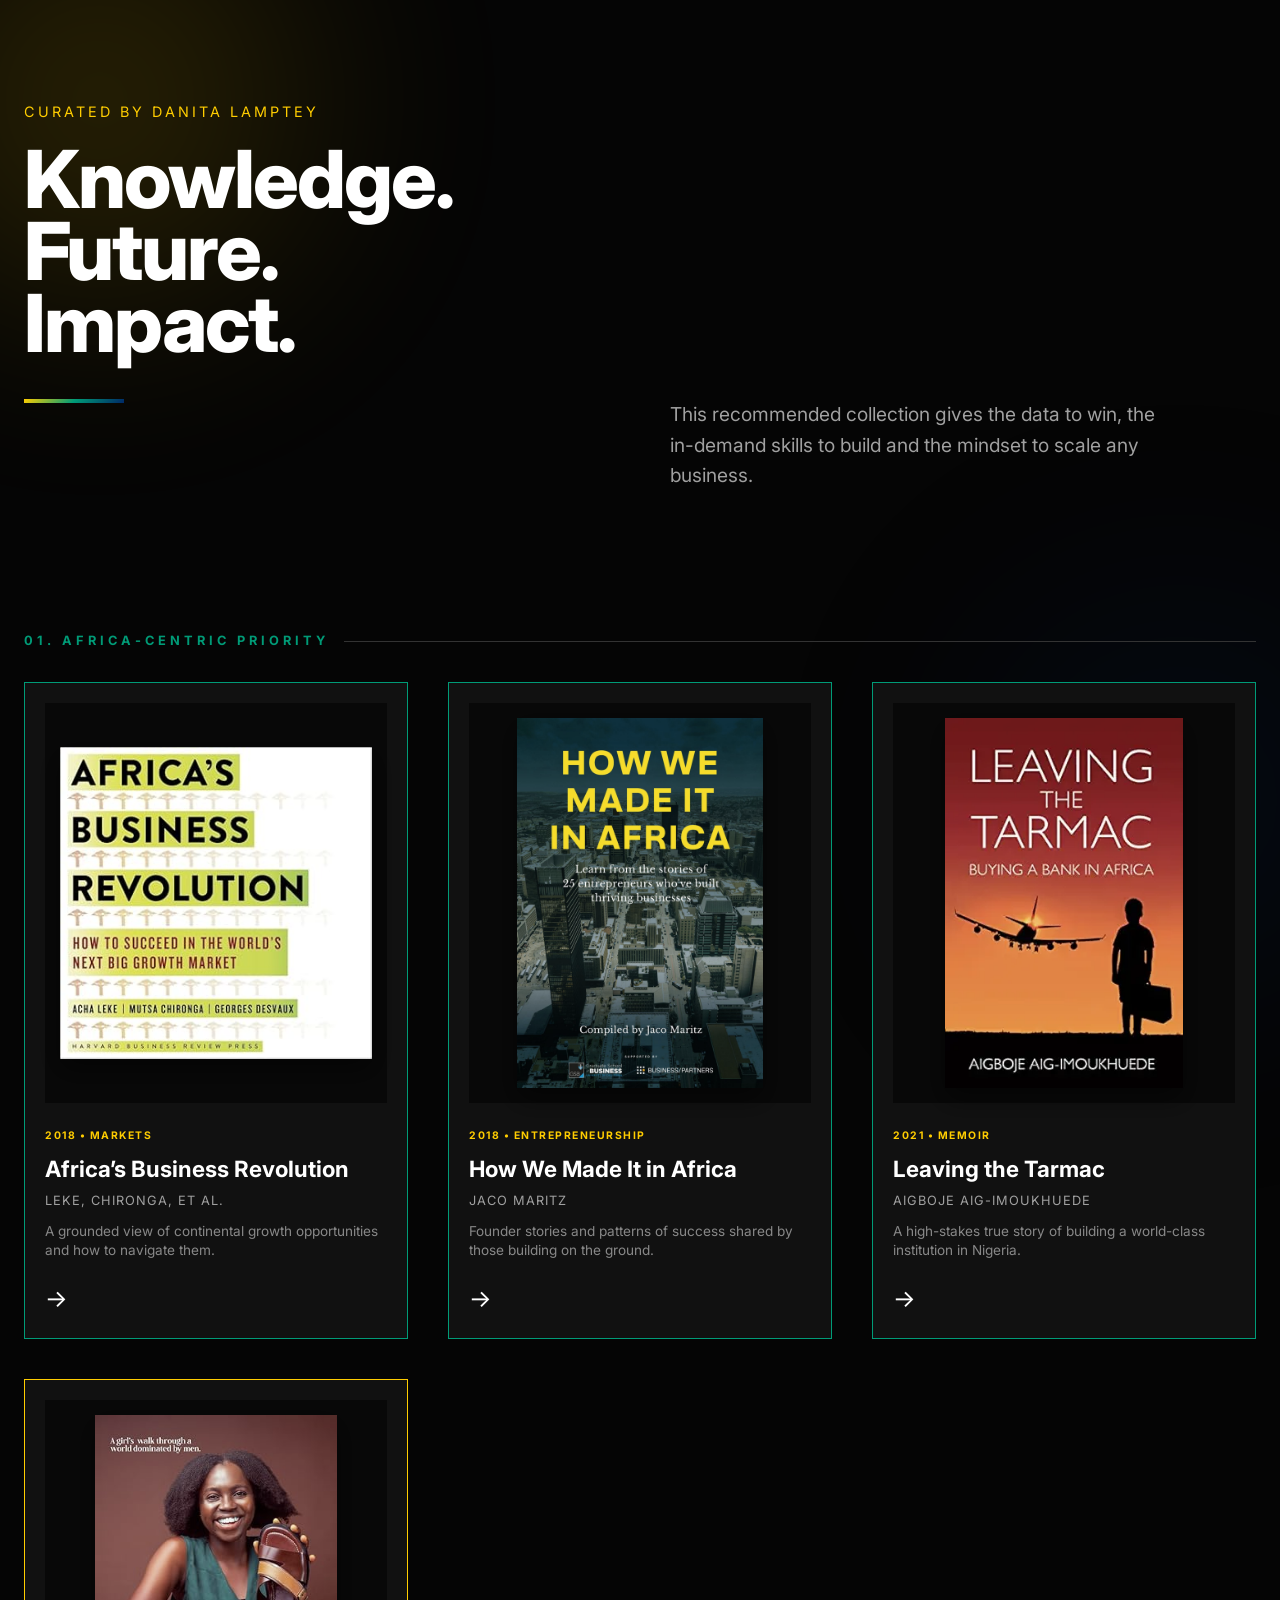
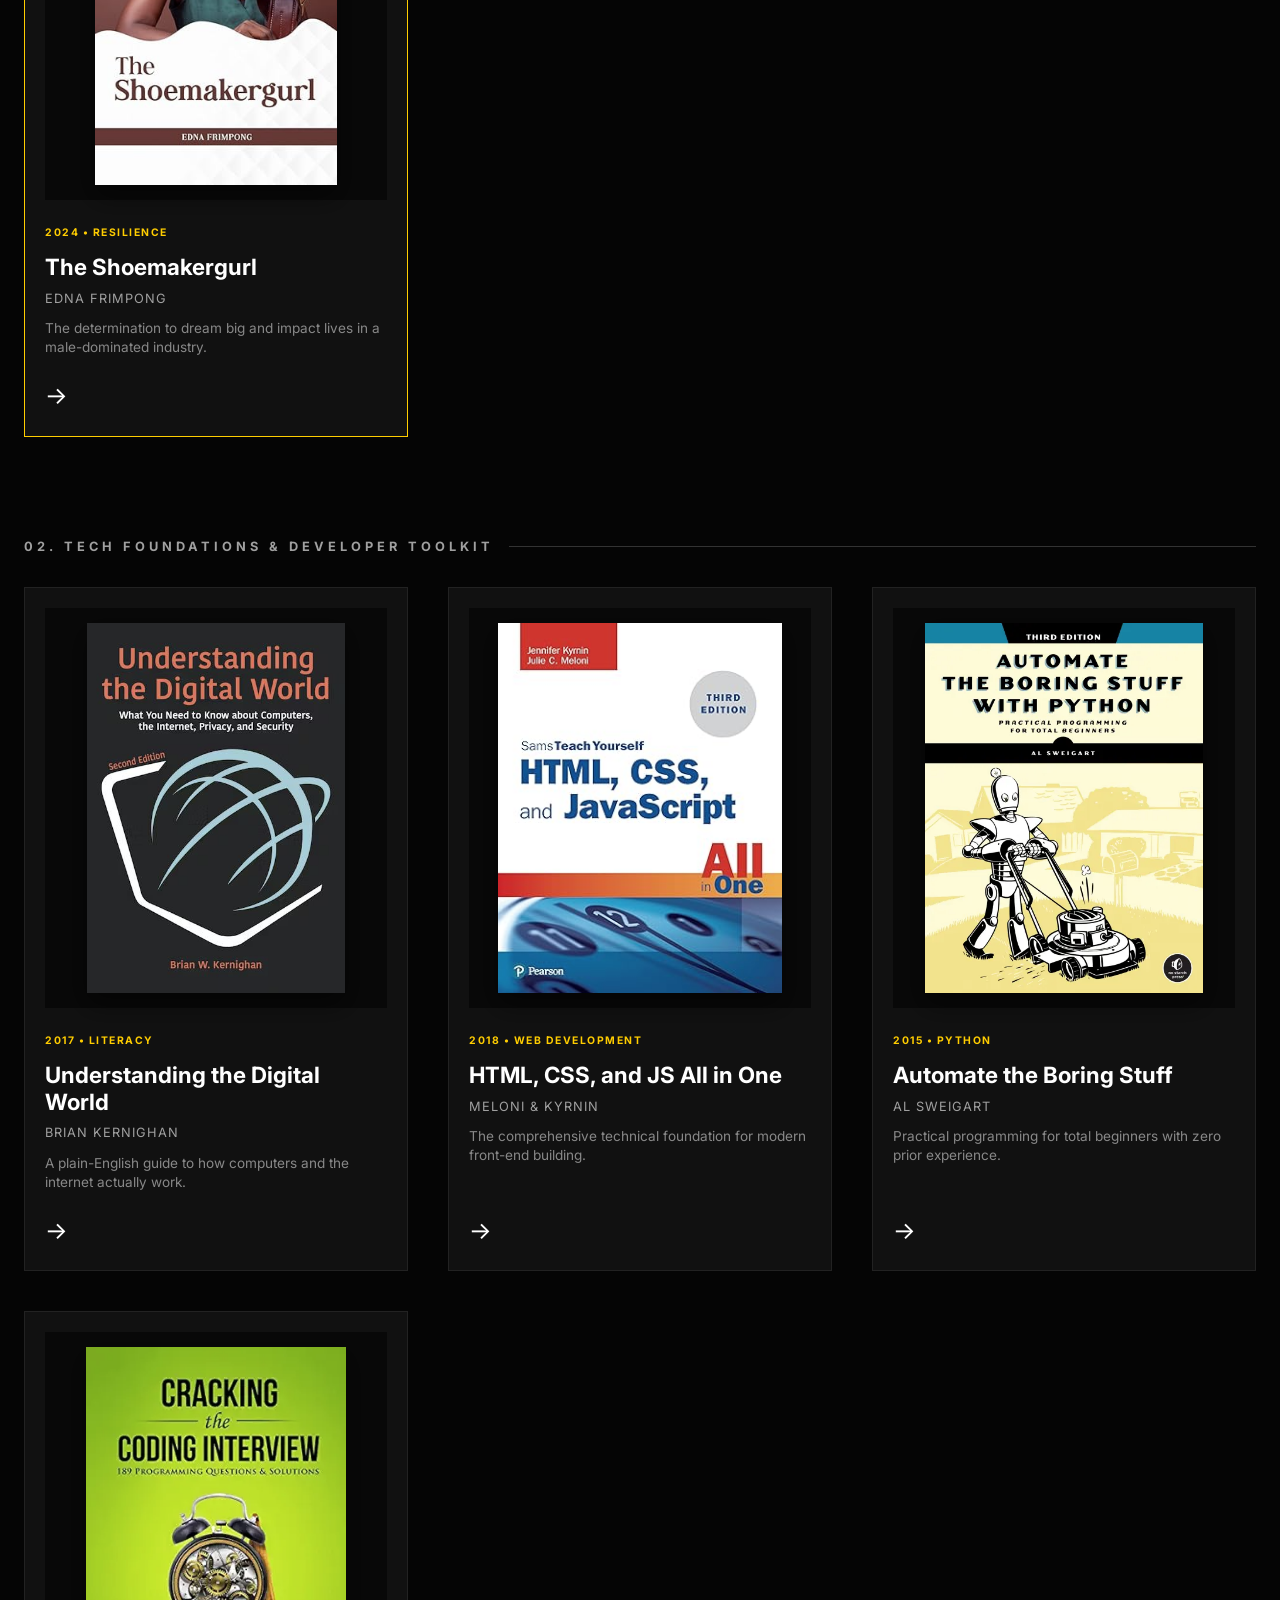
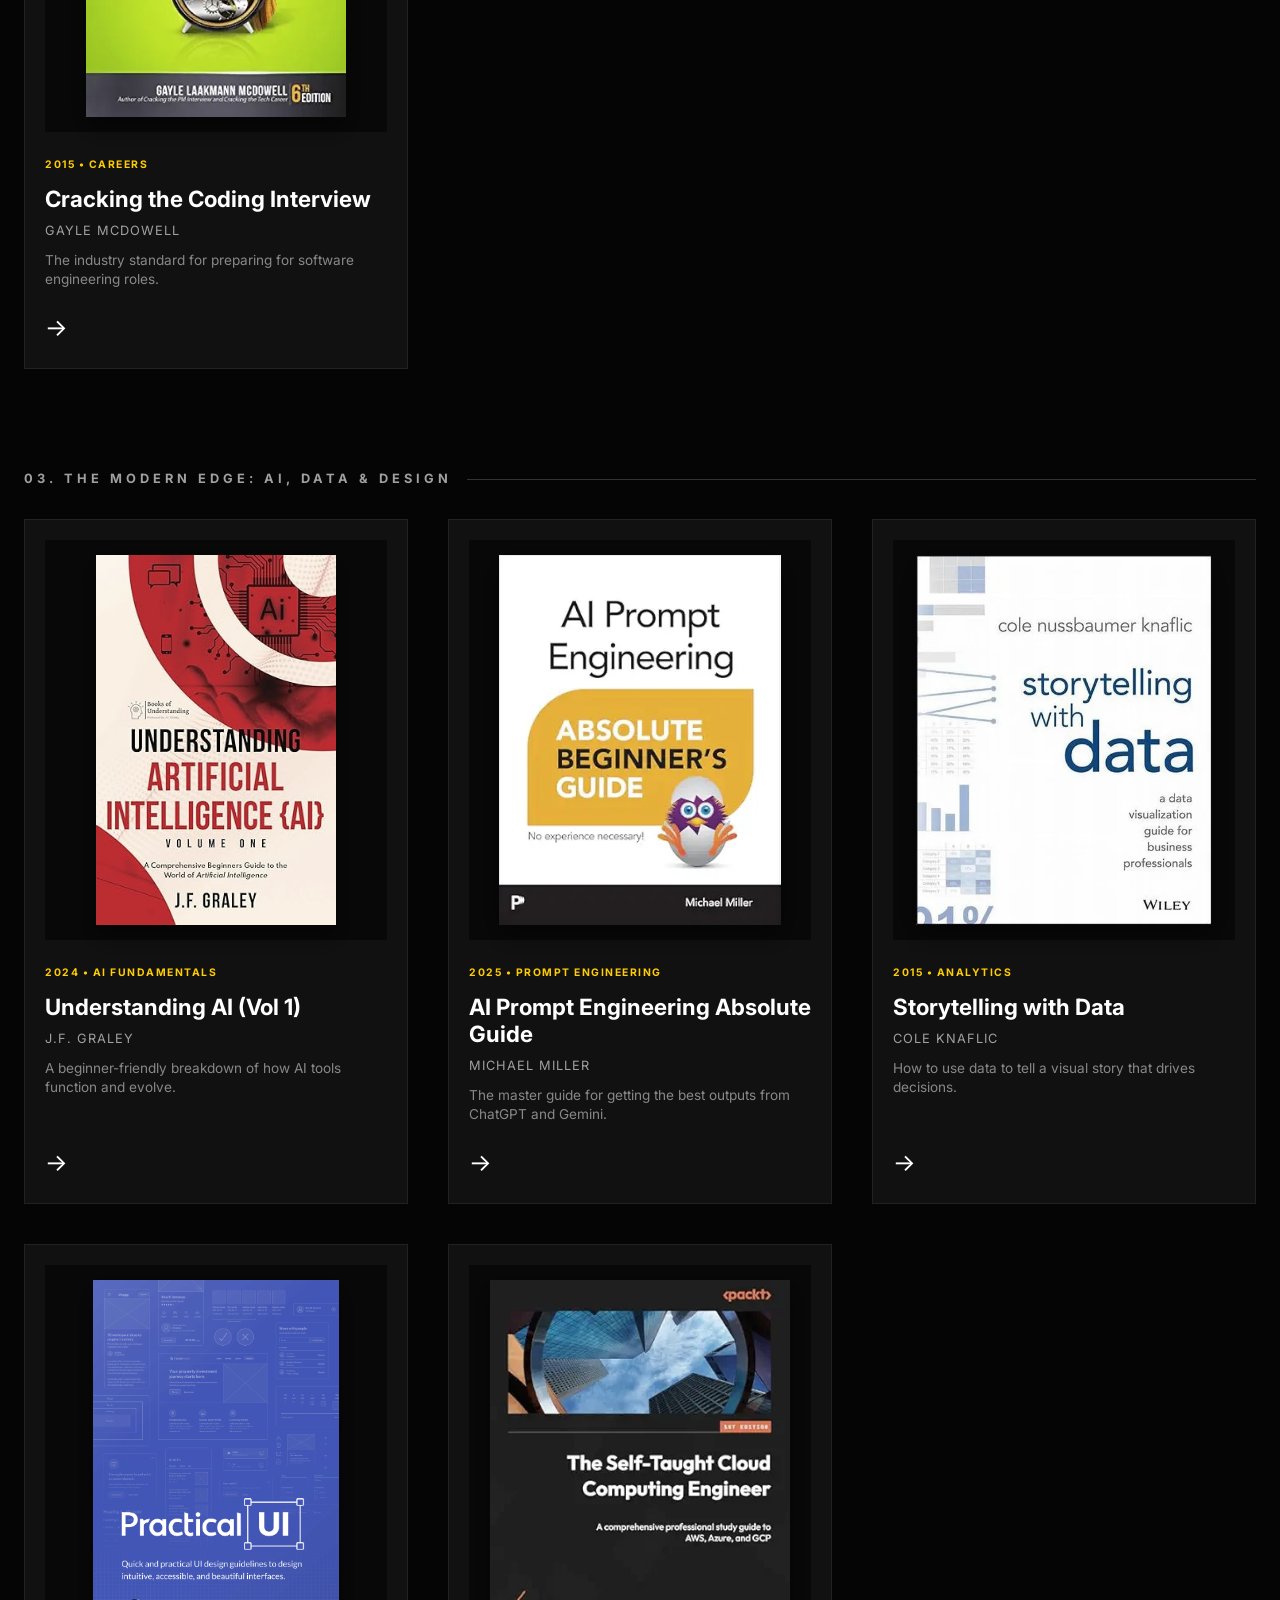
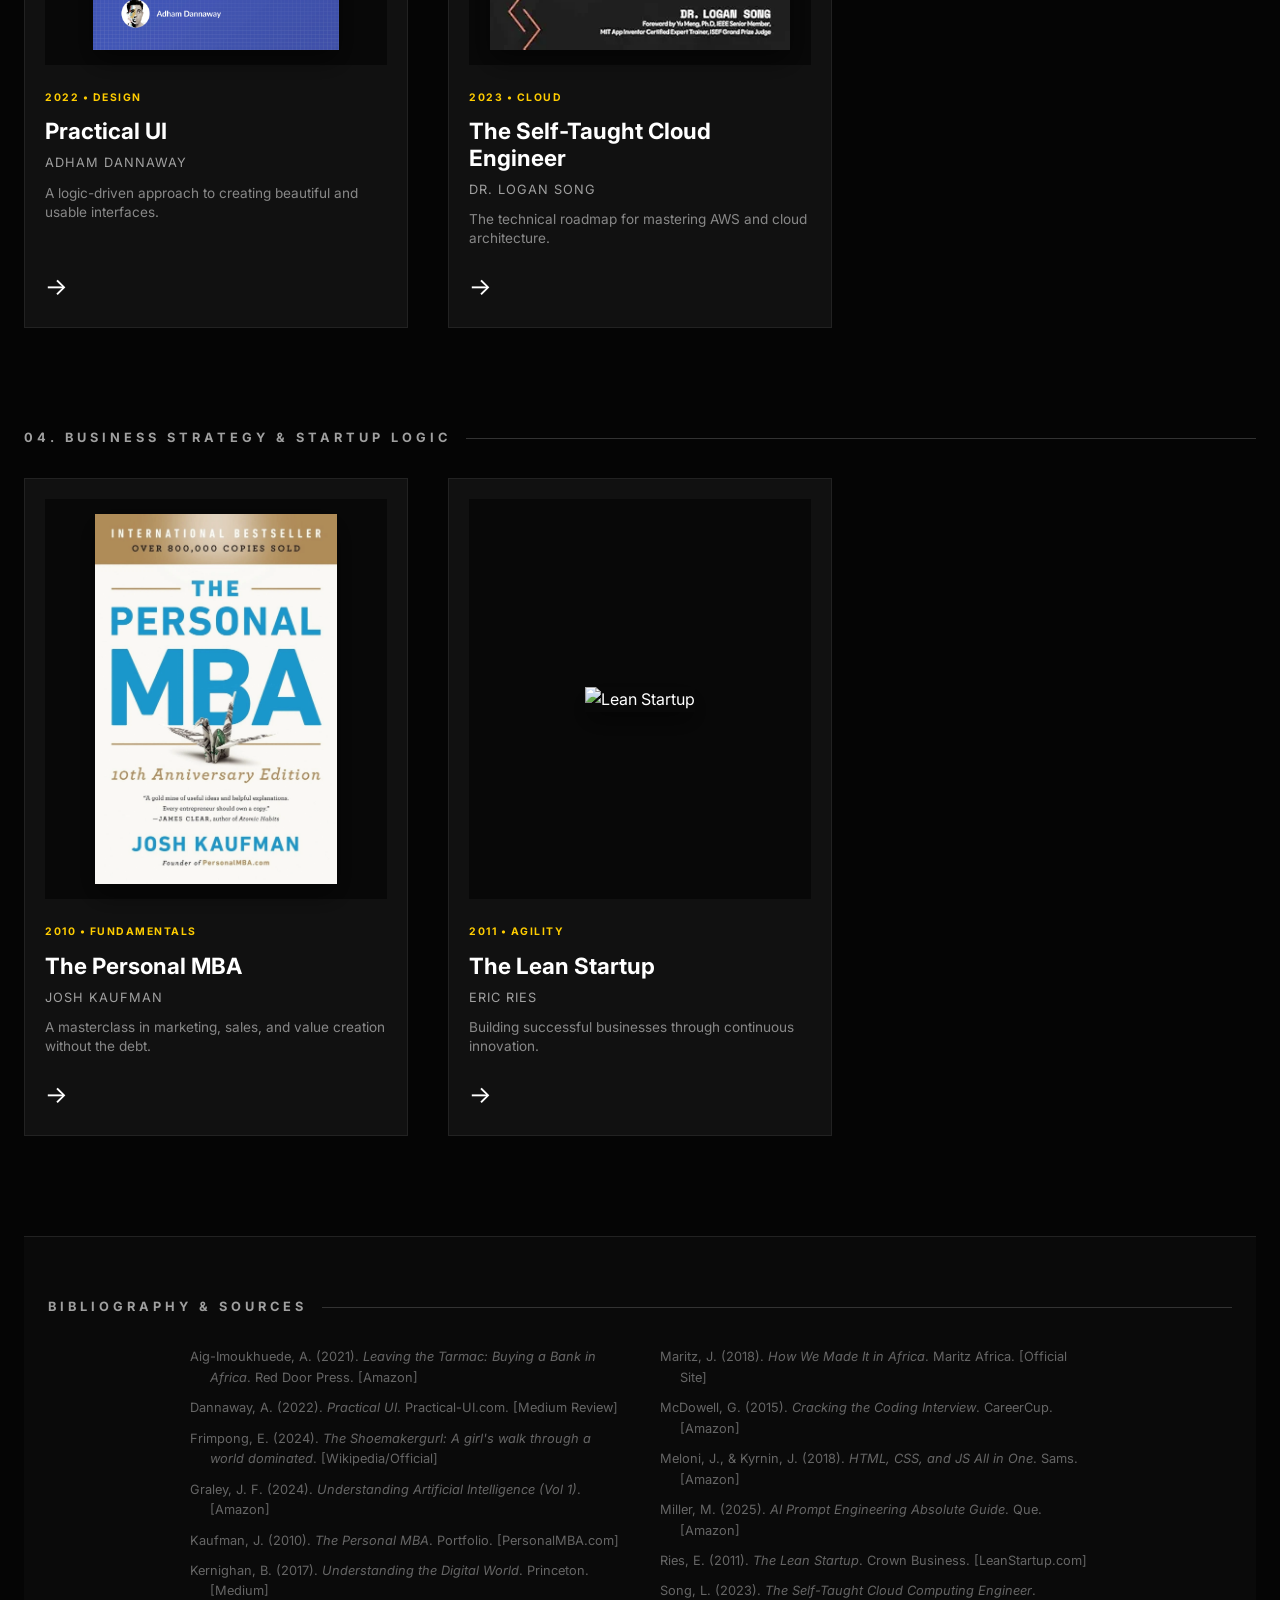
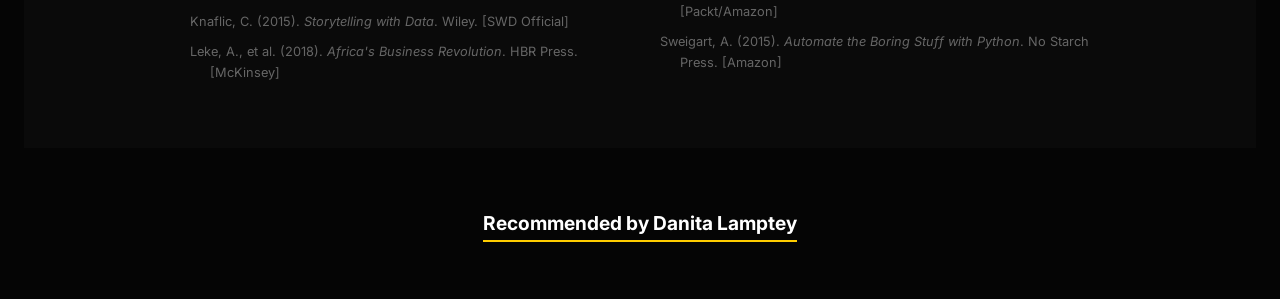
==== index.html @ 89171984 "book recommendations" ====
<!DOCTYPE html>
<html lang="en">
  <head>
    <meta charset="UTF-8" />
    <meta name="viewport" content="width=device-width, initial-scale=1.0" />
    <title>Recommended Books</title>
    <!-- Book Favicon Icon -->
    <link rel="icon" href="data:image/svg+xml,<svg xmlns=%22http://www.w3.org/2000/svg%22 viewBox=%220 0 100 100%22><text y=%22.9em%22 font-size=%2290%22>📖</text></svg>">
    <link href="https://fonts.googleapis.com/css2?family=Inter:wght@300;400;700;800&display=swap" rel="stylesheet" />
    <link rel="stylesheet" href="style.css" />
  </head>
  <body>
    <div class="glow glow-1"></div>
    <div class="glow glow-2"></div>

    <div class="container">
      <header>
        <span class="recommender-tag">Curated by Danita Lamptey</span>
        <h1>Knowledge.<br />Future.<br />Impact.</h1>

        <div class="intro-grid">
          <div class="highlight-bar"></div>
          <p class="intro-text">
This recommended collection gives the data to win, the in-demand skills to build and the mindset to scale any business.          </p>
        </div>
      </header>

      <!-- SECTION 01: AFRICA-CENTRIC CONTEXT -->
      <div class="section-group">
        <h2 class="section-title" style="color: var(--gh-green)">01. Africa-Centric Priority</h2>
        <div class="book-grid">
          <a href="https://www.mckinsey.com/featured-insights/middle-east-and-africa/africas-business-revolution" class="book-card" target="_blank" style="border-color: var(--gh-green)">
            <div class="image-wrapper"><img src="/covers/27.jpg" class="book-cover" alt="Africa Business Revolution" /></div>
            <div class="book-content">
              <div class="book-category">2018 • MARKETS</div>
              <div class="book-name">Africa’s Business Revolution</div>
              <div class="book-author">Leke, Chironga, et al.</div>
              <div class="book-description">A grounded view of continental growth opportunities and how to navigate them.</div>
              <div class="arrow">→</div>
            </div>
          </a>
          <a href="https://www.howwemadeitinafrica.com/book/" class="book-card" target="_blank" style="border-color: var(--gh-green)">
            <div class="image-wrapper"><img src="/covers/25.jpg" class="book-cover" alt="How We Made It in Africa" /></div>
            <div class="book-content">
              <div class="book-category">2018 • ENTREPRENEURSHIP</div>
              <div class="book-name">How We Made It in Africa</div>
              <div class="book-author">Jaco Maritz</div>
              <div class="book-description">Founder stories and patterns of success shared by those building on the ground.</div>
              <div class="arrow">→</div>
            </div>
          </a>
          <a href="https://www.amazon.com/Leaving-Tarmac-Aigboje-Aig-Imoukhuede/dp/1913106095" class="book-card" target="_blank" style="border-color: var(--gh-green)">
            <div class="image-wrapper"><img src="/covers/34.webp" class="book-cover" alt="Leaving the Tarmac" /></div>
            <div class="book-content">
              <div class="book-category">2021 • MEMOIR</div>
              <div class="book-name">Leaving the Tarmac</div>
              <div class="book-author">Aigboje Aig-Imoukhuede</div>
              <div class="book-description">A high-stakes true story of building a world-class institution in Nigeria.</div>
              <div class="arrow">→</div>
            </div>
          </a>
          <a href="https://www.amazon.com/dp/B0CY7Q5PWZ" class="book-card" target="_blank" style="border-color: var(--gh-gold)">
            <div class="image-wrapper"><img src="/covers/36.jpg" class="book-cover" alt="The Shoemakergurl" /></div>
            <div class="book-content">
              <div class="book-category">2024 • RESILIENCE</div>
              <div class="book-name">The Shoemakergurl</div>
              <div class="book-author">Edna Frimpong</div>
              <div class="book-description">The determination to dream big and impact lives in a male-dominated industry.</div>
              <div class="arrow">→</div>
            </div>
          </a>
        </div>
      </div>

      <!-- SECTION 02: TECH FOUNDATIONS & SKILLS -->
      <div class="section-group">
        <h2 class="section-title">02. Tech Foundations & Developer Toolkit</h2>
        <div class="book-grid">
          <a href="https://opensource.com/article/22/3/review-understanding-digital-world" class="book-card" target="_blank">
            <div class="image-wrapper"><img src="/covers/1.jpg" class="book-cover" alt="Understanding Digital World" /></div>
            <div class="book-content">
              <div class="book-category">2017 • LITERACY</div>
              <div class="book-name">Understanding the Digital World</div>
              <div class="book-author">Brian Kernighan</div>
              <div class="book-description">A plain-English guide to how computers and the internet actually work.</div>
              <div class="arrow">→</div>
            </div>
          </a>
          <a href="https://www.amazon.com/HTML-CSS-JavaScript-One-Sams/dp/0672338080" class="book-card" target="_blank">
            <div class="image-wrapper"><img src="/covers//html.jpg" class="book-cover" alt="HTML CSS JS All in One" /></div>
            <div class="book-content">
              <div class="book-category">2018 • WEB DEVELOPMENT</div>
              <div class="book-name">HTML, CSS, and JS All in One</div>
              <div class="book-author">Meloni & Kyrnin</div>
              <div class="book-description">The comprehensive technical foundation for modern front-end building.</div>
              <div class="arrow">→</div>
            </div>
          </a>
          <a href="https://automatetheboringstuff.com/" class="book-card" target="_blank">
            <div class="image-wrapper"><img src="/covers/10.webp" class="book-cover" alt="Automate the Boring Stuff" /></div>
            <div class="book-content">
              <div class="book-category">2015 • PYTHON</div>
              <div class="book-name">Automate the Boring Stuff</div>
              <div class="book-author">Al Sweigart</div>
              <div class="book-description">Practical programming for total beginners with zero prior experience.</div>
              <div class="arrow">→</div>
            </div>
          </a>
          <a href="https://www.careercup.com/book" class="book-card" target="_blank">
            <div class="image-wrapper"><img src="/covers/code.webp" class="book-cover" alt="Cracking the Coding Interview" /></div>
            <div class="book-content">
              <div class="book-category">2015 • CAREERS</div>
              <div class="book-name">Cracking the Coding Interview</div>
              <div class="book-author">Gayle McDowell</div>
              <div class="book-description">The industry standard for preparing for software engineering roles.</div>
              <div class="arrow">→</div>
            </div>
          </a>
        </div>
      </div>

      <!-- SECTION 03: AI, DATA & UI/UX -->
      <div class="section-group">
        <h2 class="section-title">03. The Modern Edge: AI, Data & Design</h2>
        <div class="book-grid">
          <a href="https://www.amazon.com/Understanding-Artificial-Intelligence-Comprehensive-UnderstandingTM/dp/B0DHHF5PZP" class="book-card" target="_blank">
            <div class="image-wrapper"><img src="/covers/20.jpg" class="book-cover" alt="Understanding AI Vol 1" /></div>
            <div class="book-content">
              <div class="book-category">2024 • AI FUNDAMENTALS</div>
              <div class="book-name">Understanding AI (Vol 1)</div>
              <div class="book-author">J.F. Graley</div>
              <div class="book-description">A beginner-friendly breakdown of how AI tools function and evolve.</div>
              <div class="arrow">→</div>
            </div>
          </a>
          <a href="https://www.amazon.com/Prompt-Engineering-Absolute-Beginners-Guide/dp/0138318047" class="book-card" target="_blank">
            <div class="image-wrapper"><img src="/covers/prompt.webp" class="book-cover" alt="AI Prompt Engineering Guide" /></div>
            <div class="book-content">
              <div class="book-category">2025 • PROMPT ENGINEERING</div>
              <div class="book-name">AI Prompt Engineering Absolute Guide</div>
              <div class="book-author">Michael Miller</div>
              <div class="book-description">The master guide for getting the best outputs from ChatGPT and Gemini.</div>
              <div class="arrow">→</div>
            </div>
          </a>
          <a href="https://www.storytellingwithdata.com/books" class="book-card" target="_blank">
            <div class="image-wrapper"><img src="/covers/14.webp" class="book-cover" alt="Storytelling with Data" /></div>
            <div class="book-content">
              <div class="book-category">2015 • ANALYTICS</div>
              <div class="book-name">Storytelling with Data</div>
              <div class="book-author">Cole Knaflic</div>
              <div class="book-description">How to use data to tell a visual story that drives decisions.</div>
              <div class="arrow">→</div>
            </div>
          </a>
          <a href="https://www.practical-ui.com/" class="book-card" target="_blank">
            <div class="image-wrapper"><img src="/covers/19.jpg" class="book-cover" alt="Practical UI" /></div>
            <div class="book-content">
              <div class="book-category">2022 • DESIGN</div>
              <div class="book-name">Practical UI</div>
              <div class="book-author">Adham Dannaway</div>
              <div class="book-description">A logic-driven approach to creating beautiful and usable interfaces.</div>
              <div class="arrow">→</div>
            </div>
          </a>
          <a href="https://www.amazon.com/Self-Taught-Cloud-Computing-Engineer-Hands/dp/1805128031" class="book-card" target="_blank">
            <div class="image-wrapper"><img src="/covers/cloud.webp" class="book-cover" alt="Cloud Engineer" /></div>
            <div class="book-content">
              <div class="book-category">2023 • CLOUD</div>
              <div class="book-name">The Self-Taught Cloud Engineer</div>
              <div class="book-author">Dr. Logan Song</div>
              <div class="book-description">The technical roadmap for mastering AWS and cloud architecture.</div>
              <div class="arrow">→</div>
            </div>
          </a>
        </div>
      </div>

      <!-- SECTION 04: BUSINESS STRATEGY -->
      <div class="section-group">
        <h2 class="section-title">04. Business Strategy & Startup Logic</h2>
        <div class="book-grid">
          <a href="https://personalmba.com/" class="book-card" target="_blank">
            <div class="image-wrapper"><img src="/covers/16.webp" class="book-cover" alt="Personal MBA" /></div>
            <div class="book-content">
              <div class="book-category">2010 • FUNDAMENTALS</div>
              <div class="book-name">The Personal MBA</div>
              <div class="book-author">Josh Kaufman</div>
              <div class="book-description">A masterclass in marketing, sales, and value creation without the debt.</div>
              <div class="arrow">→</div>
            </div>
          </a>
          <a href="https://en.wikipedia.org/wiki/The_Lean_Startup" class="book-card" target="_blank">
            <div class="image-wrapper"><img src="https://m.media-amazon.com/images/I/81-QB7nDh4L.jpg" class="book-cover" alt="Lean Startup" /></div>
            <div class="book-content">
              <div class="book-category">2011 • AGILITY</div>
              <div class="book-name">The Lean Startup</div>
              <div class="book-author">Eric Ries</div>
              <div class="book-description">Building successful businesses through continuous innovation.</div>
              <div class="arrow">→</div>
            </div>
          </a>
        </div>
      </div>

      <!-- BIBLIOGRAPHY -->
      <section class="bibliography">
        <h2 class="section-title">Bibliography & Sources</h2>
        <div class="bib-content">
          <p>Aig-Imoukhuede, A. (2021). <em>Leaving the Tarmac: Buying a Bank in Africa</em>. Red Door Press. [Amazon]</p>
          <p>Dannaway, A. (2022). <em>Practical UI</em>. Practical-UI.com. [Medium Review]</p>
          <p>Frimpong, E. (2024). <em>The Shoemakergurl: A girl's walk through a world dominated</em>. [Wikipedia/Official]</p>
          <p>Graley, J. F. (2024). <em>Understanding Artificial Intelligence (Vol 1)</em>. [Amazon]</p>
          <p>Kaufman, J. (2010). <em>The Personal MBA</em>. Portfolio. [PersonalMBA.com]</p>
          <p>Kernighan, B. (2017). <em>Understanding the Digital World</em>. Princeton. [Medium]</p>
          <p>Knaflic, C. (2015). <em>Storytelling with Data</em>. Wiley. [SWD Official]</p>
          <p>Leke, A., et al. (2018). <em>Africa's Business Revolution</em>. HBR Press. [McKinsey]</p>
          <p>Maritz, J. (2018). <em>How We Made It in Africa</em>. Maritz Africa. [Official Site]</p>
          <p>McDowell, G. (2015). <em>Cracking the Coding Interview</em>. CareerCup. [Amazon]</p>
          <p>Meloni, J., & Kyrnin, J. (2018). <em>HTML, CSS, and JS All in One</em>. Sams. [Amazon]</p>
          <p>Miller, M. (2025). <em>AI Prompt Engineering Absolute Guide</em>. Que. [Amazon]</p>
          <p>Ries, E. (2011). <em>The Lean Startup</em>. Crown Business. [LeanStartup.com]</p>
          <p>Song, L. (2023). <em>The Self-Taught Cloud Computing Engineer</em>. [Packt/Amazon]</p>
          <p>Sweigart, A. (2015). <em>Automate the Boring Stuff with Python</em>. No Starch Press. [Amazon]</p>
        </div>
      </section>

      <footer class="footer">
        <a href="https://www.linkedin.com/in/danita-lamptey/" target="_blank" class="footer-link">Recommended by Danita Lamptey </a>
      </footer>
    </div>
  </body>
</html>
---- style.css ----
:root {
        --bg: #050505;
        --card-bg: #111111;
        --us-blue: #002868;
        --gh-gold: #ffcd00;
        --gh-green: #009b77;
        --text-main: #ffffff;
        --text-dim: #a0a0a0;
        --accent-gradient: linear-gradient(135deg, #ffcd00 0%, #009b77 50%, #002868 100%);
      }

      * { margin: 0; padding: 0; box-sizing: border-box; }

      body {
        font-family: "Inter", sans-serif;
        background-color: var(--bg);
        color: var(--text-main);
        line-height: 1.6;
        overflow-x: hidden;
      }

      /* Ambient Glows */
      .glow {
        position: fixed;
        width: 400px;
        height: 400px;
        border-radius: 50%;
        filter: blur(120px);
        z-index: -1;
        opacity: 0.15;
      }
      .glow-1 { top: -100px; left: -100px; background: var(--gh-gold); }
      .glow-2 { bottom: -100px; right: -100px; background: var(--us-blue); }

      .container { max-width: 1300px; margin: 0 auto; padding: 0 24px; }

      header { padding: 100px 0 60px; }
      .recommender-tag {
        font-size: 0.9rem;
        text-transform: uppercase;
        letter-spacing: 3px;
        color: var(--gh-gold);
        margin-bottom: 20px;
        display: block;
      }

      h1 {
        font-size: clamp(2.5rem, 8vw, 5rem);
        font-weight: 800;
        line-height: 0.9;
        margin-bottom: 40px;
        letter-spacing: -2px;
      }

      .intro-grid {
        display: grid;
        grid-template-columns: 1fr 1fr;
        gap: 60px;
        margin-bottom: 80px;
      }

      .intro-text {
        font-size: 1.2rem;
        color: var(--text-dim);
        max-width: 500px;
      }

      .highlight-bar {
        height: 4px;
        width: 100px;
        background: var(--accent-gradient);
        margin-bottom: 30px;
      }

      .section-group { margin-bottom: 100px; }

      .section-title {
        font-size: 0.8rem;
        text-transform: uppercase;
        letter-spacing: 4px;
        color: var(--text-dim);
        margin-bottom: 30px;
        display: flex;
        align-items: center;
        gap: 15px;
      }
      .section-title::after {
        content: "";
        height: 1px;
        background: #333;
        flex-grow: 1;
      }

     

      .book-grid {
        display: grid;
        grid-template-columns: repeat(auto-fill, minmax(320px, 1fr));
        gap: 40px;
      }

      .book-card {
        background: var(--card-bg);
        border: 1px solid #222;
        padding: 20px;
        border-radius: 0px;
        text-decoration: none;
        color: inherit;
        transition: all 0.4s cubic-bezier(0.16, 1, 0.3, 1);
        display: flex;
        flex-direction: column;
        min-height: 620px;
        position: relative;
        overflow: hidden;
      }

      .image-wrapper {
        width: 100%;
        height: 400px;
        background: #080808;
        display: flex;
        align-items: center;
        justify-content: center;
        margin-bottom: 25px;
        padding: 15px;
      }

      .book-cover {
        max-width: 100%;
        max-height: 100%;
        object-fit: contain; /* SHOWS FULL BOOK COVER HEAD-TO-TOE */
        filter: grayscale(20%);
        transition: all 0.4s ease;
        box-shadow: 0 10px 25px rgba(0, 0, 0, 0.5);
      }

      .book-card:hover {
        transform: translateY(-12px);
        border-color: var(--gh-gold);
        box-shadow: 0 20px 40px rgba(0, 0, 0, 0.6);
      }

      .book-card:hover .book-cover {
        filter: grayscale(0%);
        transform: scale(1.04);
      }

      .book-content {
        position: relative;
        z-index: 1;
        flex-grow: 1;
        display: flex;
        flex-direction: column;
      }

      .book-category {
        font-size: 0.65rem;
        color: var(--gh-gold);
        margin-bottom: 12px;
        font-weight: 700;
        letter-spacing: 1.5px;
      }

      .book-name {
        font-size: 1.4rem;
        font-weight: 700;
        line-height: 1.2;
        margin-bottom: 8px;
      }

      .book-author {
        color: var(--text-dim);
        font-size: 0.8rem;
        text-transform: uppercase;
        letter-spacing: 1px;
        margin-bottom: 10px;
      }

      .book-description {
        font-size: 0.85rem;
        color: #888;
        margin-bottom: 20px;
        line-height: 1.4;
      }

      .arrow {
        margin-top: auto;
        font-size: 1.5rem;
        transition: transform 0.3s;
      }

      .book-card:hover .arrow {
        transform: translateX(10px);
        color: var(--gh-gold);
      }

      /* BIBLIOGRAPHY */
      .bibliography {
        background: #0a0a0a;
        padding: 60px 24px;
        margin-top: 100px;
        border-top: 1px solid #222;
      }

      .bib-content {
        max-width: 900px;
        margin: 0 auto;
        font-size: 0.8rem;
        color: #666;
        column-count: 2;
        column-gap: 40px;
      }

      .bib-content p { margin-bottom: 10px; text-indent: -20px; padding-left: 20px; }

      footer {
        padding: 60px 0;
        text-align: center;
      }

      .footer-link {
        color: var(--text-main);
        text-decoration: none;
        font-weight: 700;
        font-size: 1.2rem;
        border-bottom: 2px solid var(--gh-gold);
        padding-bottom: 5px;
        transition: 0.3s;
      }

      @media (max-width: 768px) {
        .intro-grid { grid-template-columns: 1fr; gap: 30px; }
        h1 { font-size: 3rem; }
        .book-grid { grid-template-columns: 1fr; }
        .image-wrapper { height: 350px; }
        .book-card { min-height: auto; }
        .bib-content { column-count: 1; }
      }
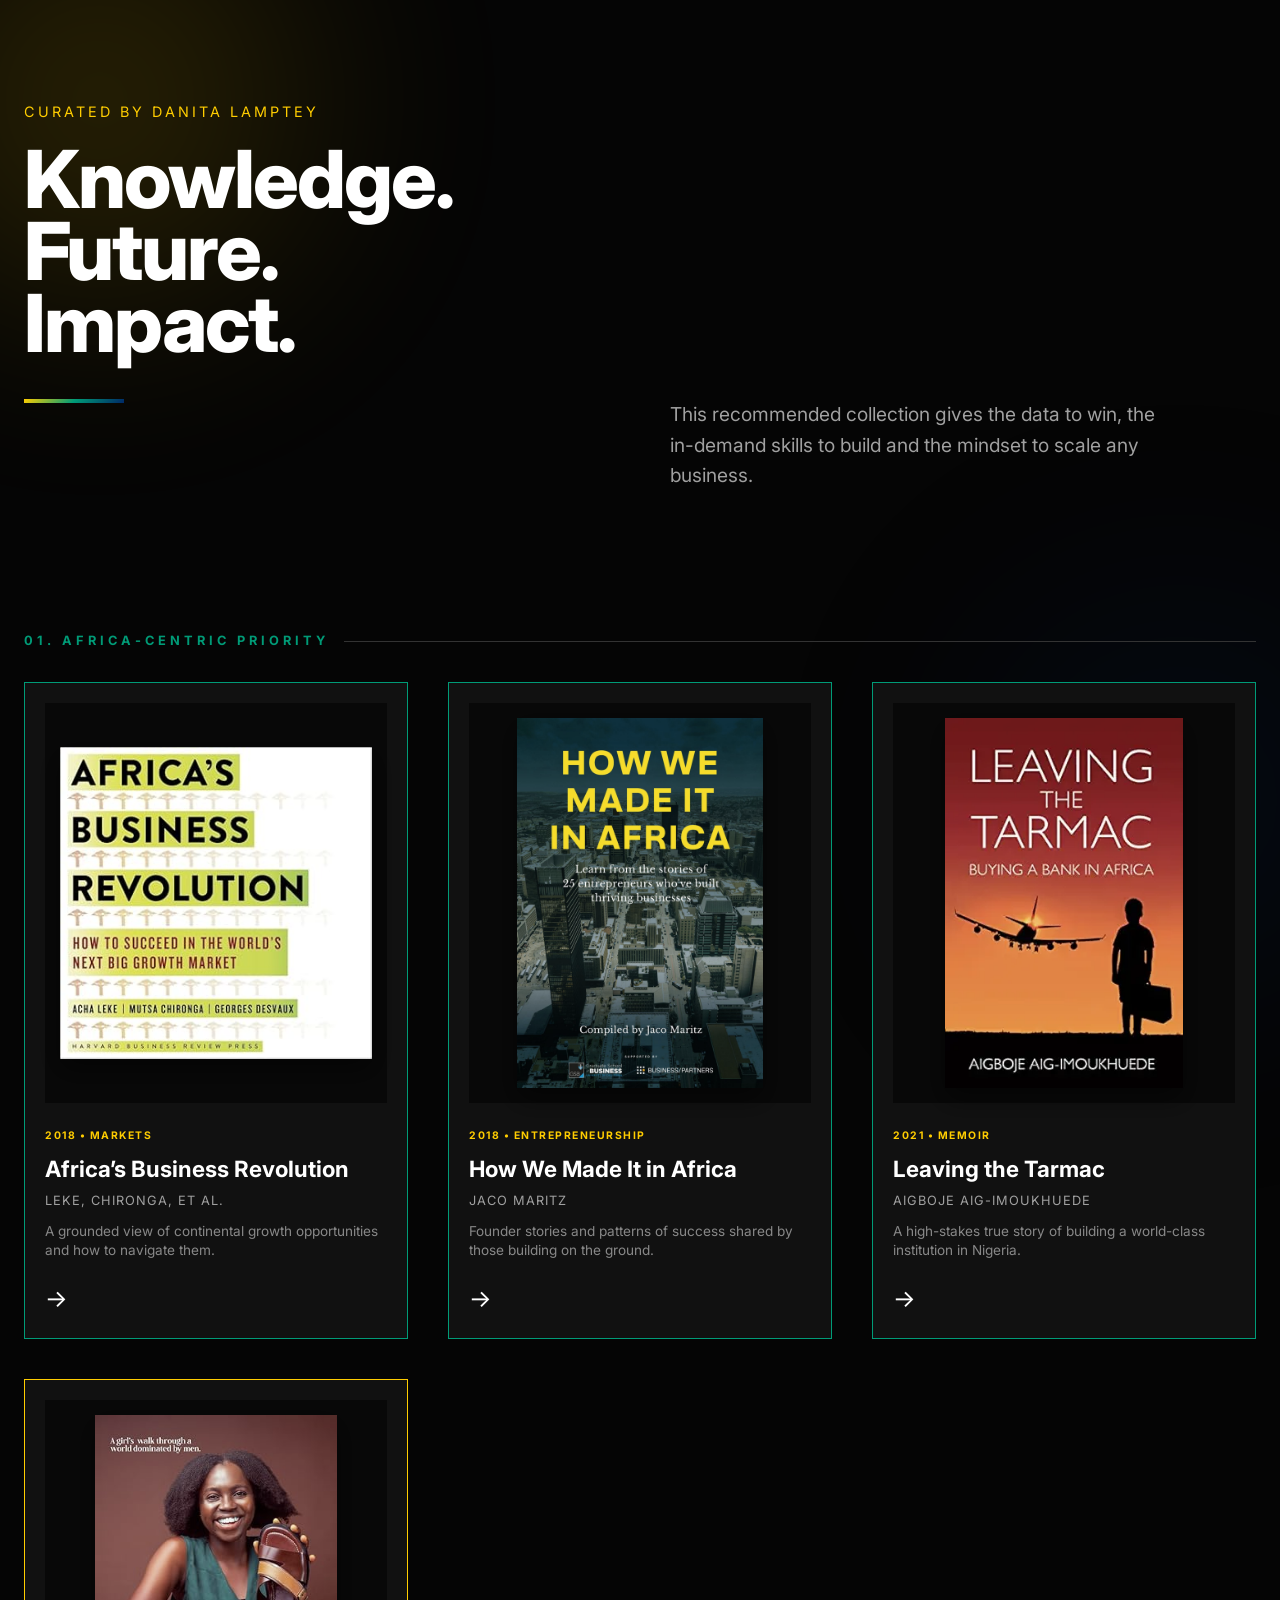
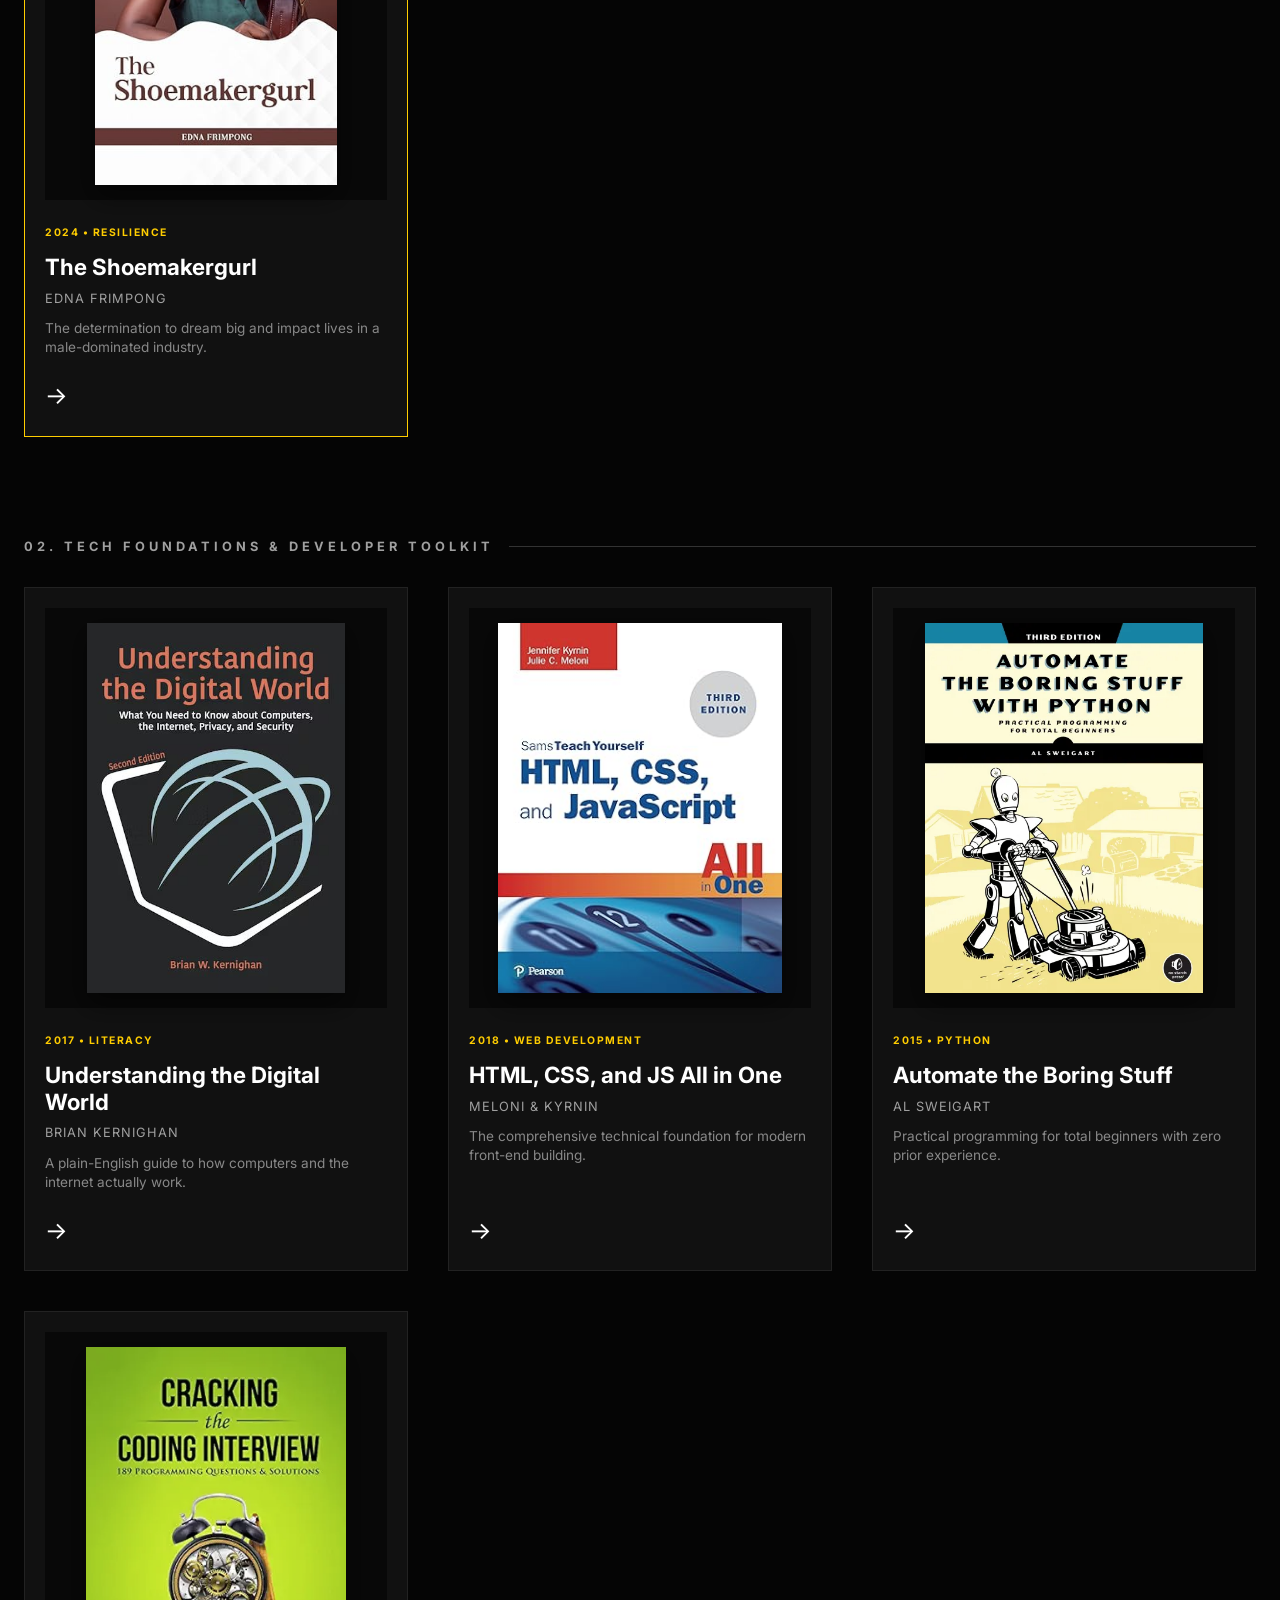
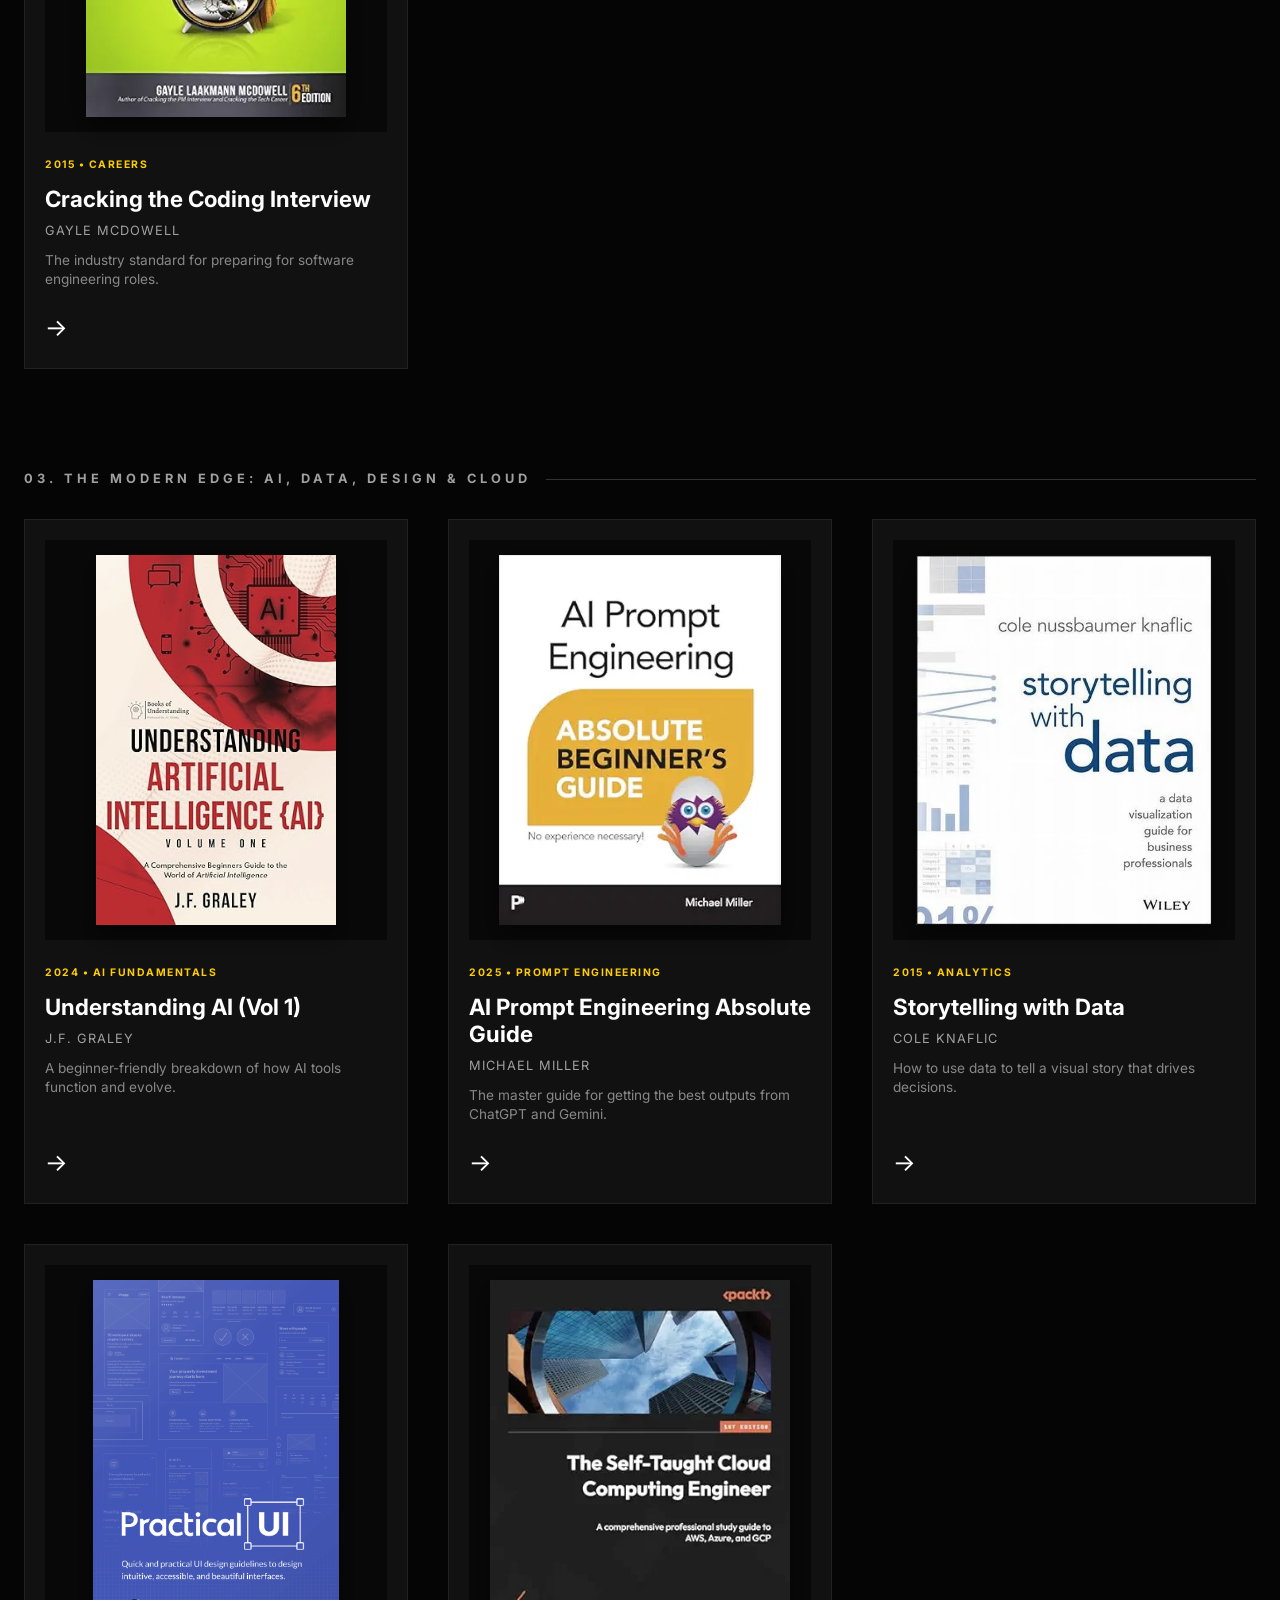
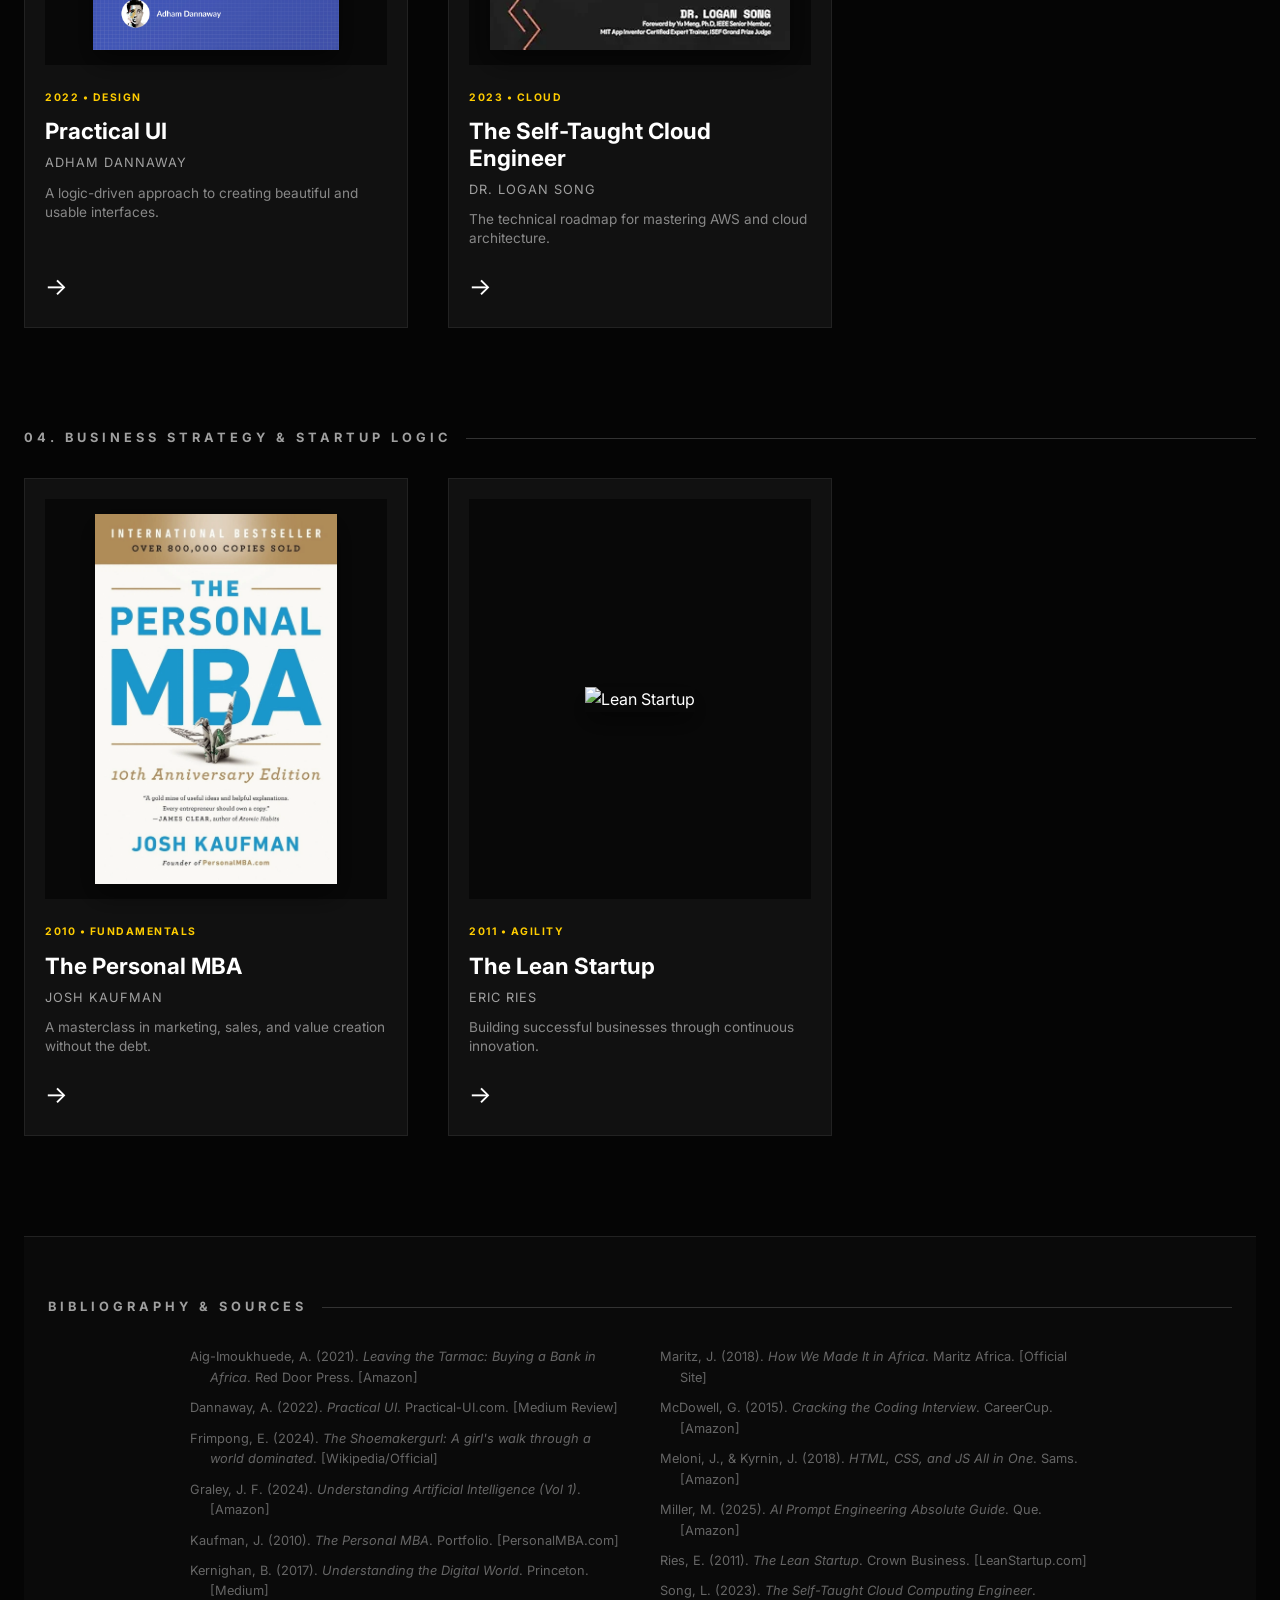
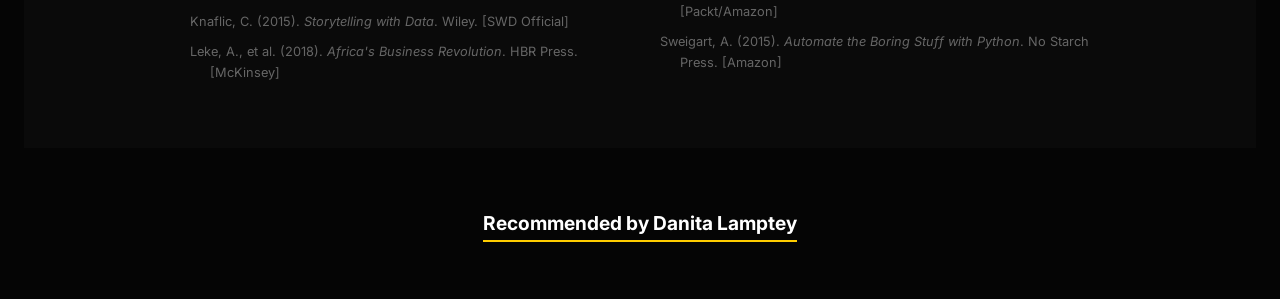
==== commit ade77c01: "fixed links" ====
--- a/index.html
+++ b/index.html
@@ -49,7 +49,7 @@
               <div class="arrow">→</div>
             </div>
           </a>
-          <a href="https://www.amazon.com/Leaving-Tarmac-Aigboje-Aig-Imoukhuede/dp/1913106095" class="book-card" target="_blank" style="border-color: var(--gh-green)">
+          <a href="https://www.amazon.com/Leaving-the-Tarmac/dp/0992852099" class="book-card" target="_blank" style="border-color: var(--gh-green)">
             <div class="image-wrapper"><img src="/covers/34.webp" class="book-cover" alt="Leaving the Tarmac" /></div>
             <div class="book-content">
               <div class="book-category">2021 • MEMOIR</div>
@@ -86,7 +86,7 @@
               <div class="arrow">→</div>
             </div>
           </a>
-          <a href="https://www.amazon.com/HTML-CSS-JavaScript-One-Sams/dp/0672338080" class="book-card" target="_blank">
+          <a href="https://www.amazon.com/Sams-Teach-Yourself-HTML-JavaScript/dp/0672333325" class="book-card" target="_blank">
             <div class="image-wrapper"><img src="/covers//html.jpg" class="book-cover" alt="HTML CSS JS All in One" /></div>
             <div class="book-content">
               <div class="book-category">2018 • WEB DEVELOPMENT</div>
@@ -106,7 +106,7 @@
               <div class="arrow">→</div>
             </div>
           </a>
-          <a href="https://www.careercup.com/book" class="book-card" target="_blank">
+          <a href="https://www.amazon.com/gp/product/0984782850?ref_=dbs_m_mng_rwt_calw_tpbk_1&storeType=ebooks" class="book-card" target="_blank">
             <div class="image-wrapper"><img src="/covers/code.webp" class="book-cover" alt="Cracking the Coding Interview" /></div>
             <div class="book-content">
               <div class="book-category">2015 • CAREERS</div>
@@ -121,7 +121,7 @@
 
       <!-- SECTION 03: AI, DATA & UI/UX -->
       <div class="section-group">
-        <h2 class="section-title">03. The Modern Edge: AI, Data & Design</h2>
+        <h2 class="section-title">03. The Modern Edge: AI, Data, Design & Cloud </h2>
         <div class="book-grid">
           <a href="https://www.amazon.com/Understanding-Artificial-Intelligence-Comprehensive-UnderstandingTM/dp/B0DHHF5PZP" class="book-card" target="_blank">
             <div class="image-wrapper"><img src="/covers/20.jpg" class="book-cover" alt="Understanding AI Vol 1" /></div>
@@ -133,7 +133,7 @@
               <div class="arrow">→</div>
             </div>
           </a>
-          <a href="https://www.amazon.com/Prompt-Engineering-Absolute-Beginners-Guide/dp/0138318047" class="book-card" target="_blank">
+          <a href="https://www.amazon.com/Prompt-Engineering-Absolute-Beginners-Guide/dp/0135570468" class="book-card" target="_blank">
             <div class="image-wrapper"><img src="/covers/prompt.webp" class="book-cover" alt="AI Prompt Engineering Guide" /></div>
             <div class="book-content">
               <div class="book-category">2025 • PROMPT ENGINEERING</div>
@@ -163,7 +163,7 @@
               <div class="arrow">→</div>
             </div>
           </a>
-          <a href="https://www.amazon.com/Self-Taught-Cloud-Computing-Engineer-Hands/dp/1805128031" class="book-card" target="_blank">
+          <a href="https://www.amazon.com/Self-Taught-Cloud-Computing-Engineer-comprehensive-ebook/dp/B0BZJD5994" class="book-card" target="_blank">
             <div class="image-wrapper"><img src="/covers/cloud.webp" class="book-cover" alt="Cloud Engineer" /></div>
             <div class="book-content">
               <div class="book-category">2023 • CLOUD</div>
